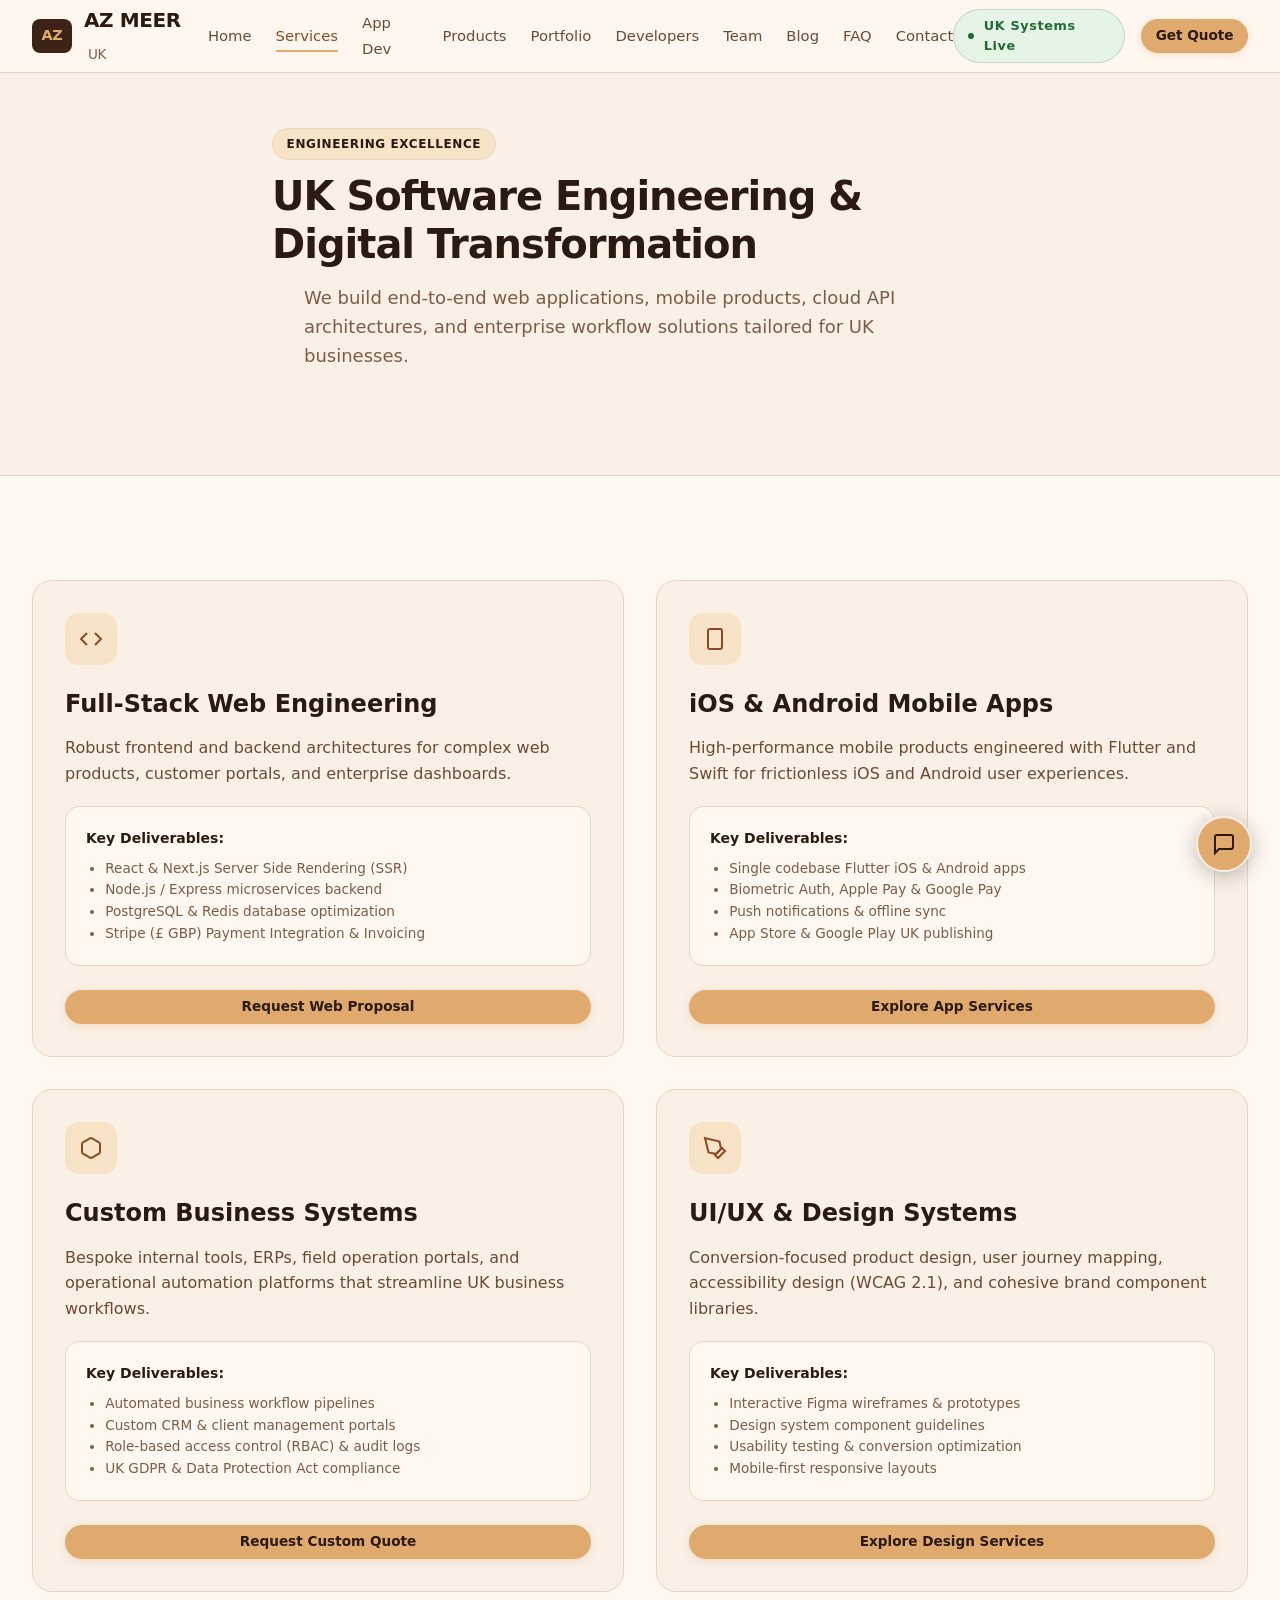
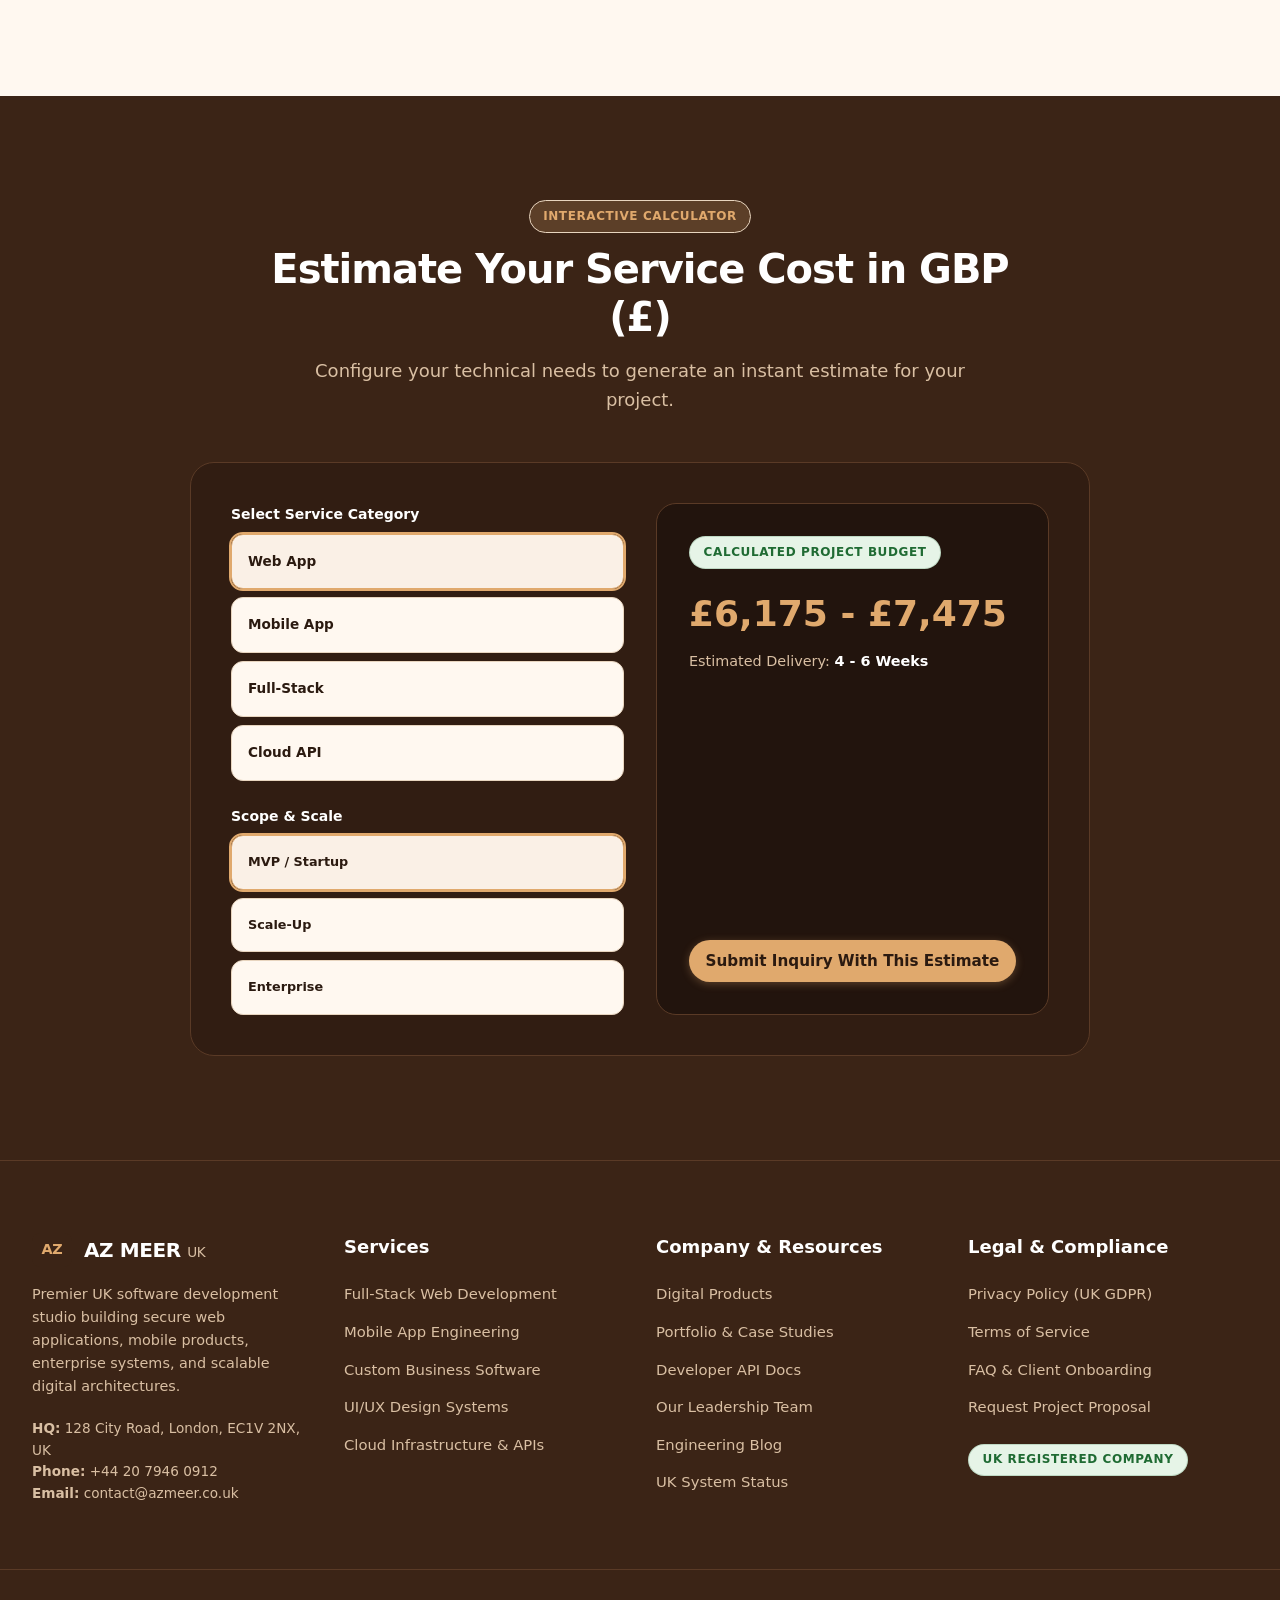
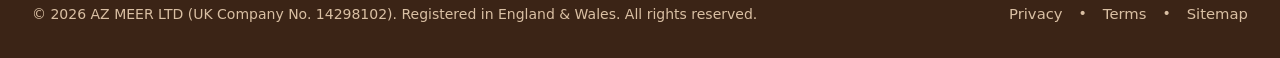
==== services.html @ b5633d1e "git upload" ====
<!DOCTYPE html>
<html lang="en-GB">
<head>
  <meta charset="UTF-8">
  <meta name="viewport" content="width=device-width, initial-scale=1.0">
  <title>Services & Solutions | AZ MEER LTD - Top UK Software Studio</title>
  <meta name="description" content="Explore custom software development services from AZ MEER LTD UK: Full-stack web engineering, iOS/Android mobile app development, custom enterprise software, and UI/UX design.">
  <meta name="keywords" content="AZ MEER software services, web application development UK, mobile app engineering London, custom business software, UI UX design systems UK">
  <meta name="author" content="AZ MEER LTD">
  <meta name="robots" content="index, follow">
  <meta name="theme-color" content="#17252d">
  <link rel="icon" type="image/svg+xml" href="favicon.svg">
  <link rel="canonical" href="https://azmeer.co.uk/services.html">

  <meta property="og:locale" content="en_GB">
  <meta property="og:type" content="website">
  <meta property="og:title" content="Software Development Services | AZ MEER LTD UK">
  <meta property="og:description" content="Custom web applications, cross-platform mobile apps, cloud APIs, and system modernization built for UK enterprises.">
  <meta property="og:url" content="https://azmeer.co.uk/services.html">
  <meta property="og:site_name" content="AZ MEER LTD UK">
  <meta property="og:image" content="https://azmeer.co.uk/favicon.svg">

  <link rel="stylesheet" href="css/style.css">

  <script type="application/ld+json">
  {
    "@context": "https://schema.org",
    "@type": "Service",
    "serviceType": "Software Engineering Services",
    "provider": {
      "@type": "SoftwareCompany",
      "name": "AZ MEER LTD",
      "url": "https://azmeer.co.uk/"
    },
    "areaServed": "United Kingdom",
    "hasOfferCatalog": {
      "@type": "OfferCatalog",
      "name": "AZ MEER UK Software Offerings",
      "itemListElement": [
        {
          "@type": "Offer",
          "itemOffered": {
            "@type": "Service",
            "name": "Full-Stack Web Application Engineering"
          }
        },
        {
          "@type": "Offer",
          "itemOffered": {
            "@type": "Service",
            "name": "Cross-Platform Mobile App Development"
          }
        },
        {
          "@type": "Offer",
          "itemOffered": {
            "@type": "Service",
            "name": "Custom Enterprise Business Software"
          }
        }
      ]
    }
  }
  </script>
</head>
<body>

  <!-- Header -->
  <header class="header">
    <div class="container nav-container">
      <a href="index.html" class="logo">
        <span class="logo-badge">AZ</span>
        <span>AZ MEER <span style="font-weight: 400; font-size: 0.85rem; color: var(--text-on-light-muted); margin-left: 0.25rem;">UK</span></span>
      </a>
      <ul class="nav-links">
        <li><a href="index.html" class="nav-link">Home</a></li>
        <li><a href="services.html" class="nav-link active">Services</a></li>
        <li><a href="app-developer.html" class="nav-link">App Dev</a></li>
        <li><a href="products.html" class="nav-link">Products</a></li>
        <li><a href="portfolio.html" class="nav-link">Portfolio</a></li>
        <li><a href="developers.html" class="nav-link">Developers</a></li>
        <li><a href="team.html" class="nav-link">Team</a></li>
        <li><a href="blog.html" class="nav-link">Blog</a></li>
        <li><a href="faq.html" class="nav-link">FAQ</a></li>
        <li><a href="contact.html" class="nav-link">Contact</a></li>
      </ul>
      <div class="nav-cta">
        <a href="status.html" class="badge badge-success" style="text-transform: none; font-size: 0.8rem; text-decoration: none;">
          <span style="display:inline-block; width:6px; height:6px; border-radius:50%; background-color:#1F6B33; margin-right:4px;"></span> UK Systems Live
        </a>
        <a href="contact.html" class="btn btn-primary btn-sm">Get Quote</a>
      </div>
      <button class="mobile-toggle" id="mobile-toggle-btn" aria-label="Toggle Navigation Menu">
        <svg width="24" height="24" viewBox="0 0 24 24" fill="none" stroke="currentColor" stroke-width="2"><path d="M4 6h16M4 12h16M4 18h16"/></svg>
      </button>
    </div>
    <div class="mobile-drawer" id="mobile-drawer">
      <a href="index.html" class="mobile-nav-link">Home</a>
      <a href="services.html" class="mobile-nav-link">Services</a>
      <a href="app-developer.html" class="mobile-nav-link">App Engineering</a>
      <a href="products.html" class="mobile-nav-link">Products</a>
      <a href="portfolio.html" class="mobile-nav-link">Portfolio Case Studies</a>
      <a href="developers.html" class="mobile-nav-link">Developer API Portal</a>
      <a href="team.html" class="mobile-nav-link">Our Engineering Team</a>
      <a href="blog.html" class="mobile-nav-link">Engineering Blog</a>
      <a href="faq.html" class="mobile-nav-link">FAQ</a>
      <a href="contact.html" class="mobile-nav-link">Contact UK Office</a>
      <a href="status.html" class="mobile-nav-link">System Operational Status</a>
      <div style="margin-top: 1rem;">
        <a href="contact.html" class="btn btn-primary" style="width: 100%;">Get Free UK Quote</a>
      </div>
    </div>
  </header>

  <main>
    <!-- Services Hero Section -->
    <section class="section" style="padding-top: 8rem; background: var(--surface-light); border-bottom: 1px solid var(--border-light);">
      <div class="container text-center" style="max-width: 800px;">
        <span class="badge section-eyebrow">Engineering Excellence</span>
        <h1 class="section-heading" style="font-size: 2.5rem;">UK Software Engineering & Digital Transformation</h1>
        <p class="section-subtitle" style="margin-left: auto; margin-right: auto;">
          We build end-to-end web applications, mobile products, cloud API architectures, and enterprise workflow solutions tailored for UK businesses.
        </p>
      </div>
    </section>

    <!-- Services Detailed Grid -->
    <section class="section">
      <div class="container">
        <div class="grid grid-cols-1 md:grid-cols-2 gap-8">
          <!-- Full Stack Web -->
          <div class="card">
            <div class="icon-box">
              <svg width="24" height="24" viewBox="0 0 24 24" fill="none" stroke="currentColor" stroke-width="2"><path d="M16 18l6-6-6-6M8 6l-6 6 6 6"/></svg>
            </div>
            <h3 style="font-size: 1.5rem; font-weight: 700; color: var(--text-on-light-heading); margin-bottom: 0.75rem;">Full-Stack Web Engineering</h3>
            <p style="color: var(--text-on-light-body); margin-bottom: 1.25rem;">
              Robust frontend and backend architectures for complex web products, customer portals, and enterprise dashboards.
            </p>
            <div style="background-color: var(--bg-page); border: 1px solid var(--border-light); border-radius: 0.875rem; padding: 1.25rem; margin-bottom: 1.5rem;">
              <h4 style="font-size: 0.875rem; font-weight: 700; color: var(--text-on-light-heading); margin-bottom: 0.5rem;">Key Deliverables:</h4>
              <ul style="font-size: 0.85rem; color: var(--text-on-light-muted); padding-left: 1.2rem;" class="flex flex-col gap-1">
                <li>React & Next.js Server Side Rendering (SSR)</li>
                <li>Node.js / Express microservices backend</li>
                <li>PostgreSQL & Redis database optimization</li>
                <li>Stripe (£ GBP) Payment Integration & Invoicing</li>
              </ul>
            </div>
            <a href="contact.html" class="btn btn-primary btn-sm" style="margin-top: auto;">Request Web Proposal</a>
          </div>

          <!-- Mobile App Dev -->
          <div class="card">
            <div class="icon-box">
              <svg width="24" height="24" viewBox="0 0 24 24" fill="none" stroke="currentColor" stroke-width="2"><rect x="5" y="2" width="14" height="20" rx="2" ry="2"/><line x1="12" y1="18" x2="12.01" y2="18"/></svg>
            </div>
            <h3 style="font-size: 1.5rem; font-weight: 700; color: var(--text-on-light-heading); margin-bottom: 0.75rem;">iOS & Android Mobile Apps</h3>
            <p style="color: var(--text-on-light-body); margin-bottom: 1.25rem;">
              High-performance mobile products engineered with Flutter and Swift for frictionless iOS and Android user experiences.
            </p>
            <div style="background-color: var(--bg-page); border: 1px solid var(--border-light); border-radius: 0.875rem; padding: 1.25rem; margin-bottom: 1.5rem;">
              <h4 style="font-size: 0.875rem; font-weight: 700; color: var(--text-on-light-heading); margin-bottom: 0.5rem;">Key Deliverables:</h4>
              <ul style="font-size: 0.85rem; color: var(--text-on-light-muted); padding-left: 1.2rem;" class="flex flex-col gap-1">
                <li>Single codebase Flutter iOS & Android apps</li>
                <li>Biometric Auth, Apple Pay & Google Pay</li>
                <li>Push notifications & offline sync</li>
                <li>App Store & Google Play UK publishing</li>
              </ul>
            </div>
            <a href="app-developer.html" class="btn btn-primary btn-sm" style="margin-top: auto;">Explore App Services</a>
          </div>

          <!-- Custom Enterprise Software -->
          <div class="card">
            <div class="icon-box">
              <svg width="24" height="24" viewBox="0 0 24 24" fill="none" stroke="currentColor" stroke-width="2"><path d="M21 16V8a2 2 0 0 0-1-1.73l-7-4a2 2 0 0 0-2 0l-7 4A2 2 0 0 0 3 8v8a2 2 0 0 0 1 1.73l7 4a2 2 0 0 0 2 0l7-4A2 2 0 0 0 21 16z"/></svg>
            </div>
            <h3 style="font-size: 1.5rem; font-weight: 700; color: var(--text-on-light-heading); margin-bottom: 0.75rem;">Custom Business Systems</h3>
            <p style="color: var(--text-on-light-body); margin-bottom: 1.25rem;">
              Bespoke internal tools, ERPs, field operation portals, and operational automation platforms that streamline UK business workflows.
            </p>
            <div style="background-color: var(--bg-page); border: 1px solid var(--border-light); border-radius: 0.875rem; padding: 1.25rem; margin-bottom: 1.5rem;">
              <h4 style="font-size: 0.875rem; font-weight: 700; color: var(--text-on-light-heading); margin-bottom: 0.5rem;">Key Deliverables:</h4>
              <ul style="font-size: 0.85rem; color: var(--text-on-light-muted); padding-left: 1.2rem;" class="flex flex-col gap-1">
                <li>Automated business workflow pipelines</li>
                <li>Custom CRM & client management portals</li>
                <li>Role-based access control (RBAC) & audit logs</li>
                <li>UK GDPR & Data Protection Act compliance</li>
              </ul>
            </div>
            <a href="contact.html" class="btn btn-primary btn-sm" style="margin-top: auto;">Request Custom Quote</a>
          </div>

          <!-- UI/UX Product Design -->
          <div class="card">
            <div class="icon-box">
              <svg width="24" height="24" viewBox="0 0 24 24" fill="none" stroke="currentColor" stroke-width="2"><path d="M12 19l7-7 3 3-7 7-3-3z"/><path d="M18 13l-1.5-7.5L2 2l3.5 14.5L13 18l5-5z"/></svg>
            </div>
            <h3 style="font-size: 1.5rem; font-weight: 700; color: var(--text-on-light-heading); margin-bottom: 0.75rem;">UI/UX & Design Systems</h3>
            <p style="color: var(--text-on-light-body); margin-bottom: 1.25rem;">
              Conversion-focused product design, user journey mapping, accessibility design (WCAG 2.1), and cohesive brand component libraries.
            </p>
            <div style="background-color: var(--bg-page); border: 1px solid var(--border-light); border-radius: 0.875rem; padding: 1.25rem; margin-bottom: 1.5rem;">
              <h4 style="font-size: 0.875rem; font-weight: 700; color: var(--text-on-light-heading); margin-bottom: 0.5rem;">Key Deliverables:</h4>
              <ul style="font-size: 0.85rem; color: var(--text-on-light-muted); padding-left: 1.2rem;" class="flex flex-col gap-1">
                <li>Interactive Figma wireframes & prototypes</li>
                <li>Design system component guidelines</li>
                <li>Usability testing & conversion optimization</li>
                <li>Mobile-first responsive layouts</li>
              </ul>
            </div>
            <a href="contact.html" class="btn btn-primary btn-sm" style="margin-top: auto;">Explore Design Services</a>
          </div>
        </div>
      </div>
    </section>

    <!-- Interactive Calculator -->
    <section class="section section-dark">
      <div class="container">
        <div class="section-title center">
          <span class="badge section-eyebrow" style="background-color: rgba(224,169,109,0.2); color: var(--accent);">Interactive Calculator</span>
          <h2 class="section-heading">Estimate Your Service Cost in GBP (£)</h2>
          <p class="section-subtitle">
            Configure your technical needs to generate an instant estimate for your project.
          </p>
        </div>

        <div class="card card-dark" style="max-width: 900px; margin: 0 auto; border-radius: 1.5rem; padding: 2.5rem;" id="quote-calculator">
          <div class="grid grid-cols-1 md:grid-cols-2 gap-8">
            <div class="flex flex-col gap-6">
              <div>
                <label class="form-label" style="color: var(--text-on-dark-heading);">Select Service Category</label>
                <div class="grid grid-cols-2 gap-2">
                  <div class="calc-option-card selected" data-calc-service="web">
                    <span style="font-weight: 600; font-size: 0.85rem; color: var(--text-on-light-heading);">Web App</span>
                  </div>
                  <div class="calc-option-card" data-calc-service="mobile">
                    <span style="font-weight: 600; font-size: 0.85rem; color: var(--text-on-light-heading);">Mobile App</span>
                  </div>
                  <div class="calc-option-card" data-calc-service="fullstack">
                    <span style="font-weight: 600; font-size: 0.85rem; color: var(--text-on-light-heading);">Full-Stack</span>
                  </div>
                  <div class="calc-option-card" data-calc-service="cloud">
                    <span style="font-weight: 600; font-size: 0.85rem; color: var(--text-on-light-heading);">Cloud API</span>
                  </div>
                </div>
              </div>

              <div>
                <label class="form-label" style="color: var(--text-on-dark-heading);">Scope & Scale</label>
                <div class="grid grid-cols-3 gap-2">
                  <div class="calc-option-card selected" data-calc-scope="mvp">
                    <span style="font-weight: 600; font-size: 0.8rem; color: var(--text-on-light-heading);">MVP / Startup</span>
                  </div>
                  <div class="calc-option-card" data-calc-scope="mid">
                    <span style="font-weight: 600; font-size: 0.8rem; color: var(--text-on-light-heading);">Scale-Up</span>
                  </div>
                  <div class="calc-option-card" data-calc-scope="enterprise">
                    <span style="font-weight: 600; font-size: 0.8rem; color: var(--text-on-light-heading);">Enterprise</span>
                  </div>
                </div>
              </div>
            </div>

            <div style="background: rgba(0,0,0,0.3); border: 1px solid var(--border-dark); border-radius: 1.25rem; padding: 2rem;" class="flex flex-col justify-between">
              <div>
                <div class="badge badge-success" style="margin-bottom: 1rem;">Calculated Project Budget</div>
                <div style="font-size: 2.25rem; font-weight: 900; color: var(--accent); margin-bottom: 0.5rem;" id="calc-estimate-price">
                  £4,500 - £5,400
                </div>
                <div style="font-size: 0.9rem; color: var(--text-on-dark-muted); margin-bottom: 1.5rem;">
                  Estimated Delivery: <strong style="color: var(--text-on-dark-heading);" id="calc-estimate-time">4 - 6 Weeks</strong>
                </div>
              </div>
              <button class="btn btn-primary" id="calc-request-btn" style="width: 100%;">
                Submit Inquiry With This Estimate
              </button>
            </div>
          </div>
        </div>
      </div>
    </section>
  </main>

  <!-- Footer -->
  <footer class="footer">
    <div class="container grid grid-cols-1 md:grid-cols-4 gap-8">
      <div>
        <div class="logo" style="color: var(--text-on-dark-heading); margin-bottom: 1rem;">
          <span class="logo-badge">AZ</span>
          <span>AZ MEER <span style="font-weight: 400; font-size: 0.85rem; color: var(--text-on-dark-muted);">UK</span></span>
        </div>
        <p style="font-size: 0.9rem; color: var(--text-on-dark-muted); margin-bottom: 1.25rem; line-height: 1.6;">
          Premier UK software development studio building secure web applications, mobile products, enterprise systems, and scalable digital architectures.
        </p>
        <div style="font-size: 0.85rem; color: var(--text-on-dark-muted);">
          <p><strong>HQ:</strong> 128 City Road, London, EC1V 2NX, UK</p>
          <p><strong>Phone:</strong> +44 20 7946 0912</p>
          <p><strong>Email:</strong> contact@azmeer.co.uk</p>
        </div>
      </div>
      <div>
        <h4 class="footer-heading">Services</h4>
        <ul class="footer-links">
          <li><a href="services.html" class="footer-link">Full-Stack Web Development</a></li>
          <li><a href="app-developer.html" class="footer-link">Mobile App Engineering</a></li>
          <li><a href="services.html" class="footer-link">Custom Business Software</a></li>
          <li><a href="services.html" class="footer-link">UI/UX Design Systems</a></li>
          <li><a href="services.html" class="footer-link">Cloud Infrastructure & APIs</a></li>
        </ul>
      </div>
      <div>
        <h4 class="footer-heading">Company & Resources</h4>
        <ul class="footer-links">
          <li><a href="products.html" class="footer-link">Digital Products</a></li>
          <li><a href="portfolio.html" class="footer-link">Portfolio & Case Studies</a></li>
          <li><a href="developers.html" class="footer-link">Developer API Docs</a></li>
          <li><a href="team.html" class="footer-link">Our Leadership Team</a></li>
          <li><a href="blog.html" class="footer-link">Engineering Blog</a></li>
          <li><a href="status.html" class="footer-link">UK System Status</a></li>
        </ul>
      </div>
      <div>
        <h4 class="footer-heading">Legal & Compliance</h4>
        <ul class="footer-links">
          <li><a href="privacy-policy.html" class="footer-link">Privacy Policy (UK GDPR)</a></li>
          <li><a href="terms.html" class="footer-link">Terms of Service</a></li>
          <li><a href="faq.html" class="footer-link">FAQ & Client Onboarding</a></li>
          <li><a href="contact.html" class="footer-link">Request Project Proposal</a></li>
        </ul>
        <div style="margin-top: 1.5rem;">
          <span class="badge badge-success">UK Registered Company</span>
        </div>
      </div>
    </div>
    <div class="container footer-bottom">
      <p>© 2026 AZ MEER LTD (UK Company No. 14298102). Registered in England & Wales. All rights reserved.</p>
      <div class="flex gap-4">
        <a href="privacy-policy.html" class="footer-link">Privacy</a>
        <span>•</span>
        <a href="terms.html" class="footer-link">Terms</a>
        <span>•</span>
        <a href="sitemap.xml" class="footer-link">Sitemap</a>
      </div>
    </div>
  </footer>

  <!-- Floating Chatbot & Modal -->
  <button class="chatbot-trigger" id="chatbot-trigger-btn" aria-label="Open AI Assistant">
    <svg width="24" height="24" viewBox="0 0 24 24" fill="none" stroke="currentColor" stroke-width="2"><path d="M21 15a2 2 0 0 1-2 2H7l-4 4V5a2 2 0 0 1 2-2h14a2 2 0 0 1 2 2z"/></svg>
  </button>

  <div class="chatbot-modal" id="chatbot-modal">
    <div class="chatbot-header">
      <div class="flex items-center gap-2">
        <span style="width: 10px; height: 10px; background-color: #25D366; border-radius: 50%;"></span>
        <strong>AZ MEER AI Assistant</strong>
      </div>
      <button id="chatbot-close-btn" style="color: #fff; font-size: 1.25rem;">&times;</button>
    </div>
    <div class="chatbot-messages" id="chatbot-messages">
      <div class="chat-bubble bot">
        Hello! I am your <strong>AZ MEER UK</strong> AI Assistant. How can I help you build your next web or mobile software product?
      </div>
    </div>
    <form id="chatbot-form" class="chatbot-input-area">
      <input type="text" id="chatbot-input" class="form-input" style="padding: 0.5rem 0.75rem; font-size: 0.875rem;" placeholder="Ask about services, tech stack, or quotes..." required>
      <button type="submit" class="btn btn-primary btn-sm">Send</button>
    </form>
  </div>

  <div class="modal-overlay" id="thank-you-modal">
    <div class="modal-box text-center" style="max-width: 450px;">
      <div class="icon-box" style="margin: 0 auto 1.25rem auto; background-color: var(--success-bg); color: var(--success-text);">
        <svg width="28" height="28" viewBox="0 0 24 24" fill="none" stroke="currentColor" stroke-width="2.5"><path d="M20 6L9 17l-5-5"/></svg>
      </div>
      <h3 style="font-size: 1.5rem; font-weight: 800; color: var(--text-on-light-heading); margin-bottom: 0.5rem;">Inquiry Received!</h3>
      <p style="color: var(--text-on-light-muted); font-size: 0.95rem; margin-bottom: 1.5rem;">
        Thank you for reaching out to <strong>AZ MEER LTD UK</strong>. Our London software engineering team will review your proposal and respond within 2 UK business hours.
      </p>
      <button class="btn btn-primary modal-close" style="width: 100%;">Close & Continue</button>
    </div>
  </div>

  <script src="js/main.js"></script>
  <script src="js/calculator.js"></script>
  <script src="js/chatbot.js"></script>

</body>
</html>
---- css/style.css ----
/* ==========================================================================
   AZ MEER LTD (UK) - Custom CSS Design System
   Exact visual match for azmeer.tech with UK Software Engineering Adaptation
   ========================================================================== */

:root {
  --bg-page: #FFF8F0;
  --surface-light: #FAF0E6;
  --surface-light-hover: #F5E6D3;
  --surface-dark: #3B2416;
  --surface-darker: #2B1A10;
  --text-on-dark-heading: #FFFFFF;
  --text-on-dark-body: #F1DFC9;
  --text-on-dark-muted: #D9BFA3;
  --text-on-light-heading: #2B1A10;
  --text-on-light-body: #6B4A35;
  --text-on-light-muted: #7D5C47;
  --link-on-light: #8A4B1F;
  --link-on-light-hover: #6B3A15;
  --accent: #E0A96D;
  --accent-hover: #C98A45;
  --accent-soft: #F6E3C8;
  --on-accent: #2B1A10;
  --border-light: #E8D5BF;
  --border-dark: #5A3A26;
  --focus-ring: #E0A96D;
  --success-bg: #E6F4E7;
  --success-text: #1F6B33;
  --warning-bg: #FDEBD3;
  --warning-text: #9A4B00;
  --danger-bg: #FDECEC;
  --danger-text: #9B1C1C;
  --badge-get-bg: #E6F4E7;
  --badge-get-text: #1F6B33;
  --badge-post-bg: #FDEBD3;
  --badge-post-text: #9A4B00;
  --shadow-card: 0 4px 14px rgba(43, 26, 16, 0.08);
  --shadow-hover: 0 10px 25px rgba(43, 26, 16, 0.16);
  --shadow-dark: 0 10px 30px rgba(0, 0, 0, 0.3);
}

/* Base Reset & Typography */
*, *::before, *::after {
  box-sizing: border-box;
  margin: 0;
  padding: 0;
}

html {
  scroll-behavior: smooth;
  font-family: 'Inter', system-ui, -apple-system, BlinkMacSystemFont, "Segoe UI", Roboto, Oxygen, Ubuntu, Cantarell, sans-serif;
  line-height: 1.6;
  color: var(--text-on-light-body);
  background-color: var(--bg-page);
  -webkit-font-smoothing: antialiased;
  -moz-osx-font-smoothing: grayscale;
}

body {
  min-height: 100vh;
  display: flex;
  flex-direction: column;
}

main {
  flex: 1;
}

a {
  color: inherit;
  text-decoration: none;
  transition: color 0.2s ease, border-color 0.2s ease;
}

button, input, select, textarea {
  font-family: inherit;
  font-size: inherit;
  color: inherit;
}

button {
  cursor: pointer;
  border: none;
  background: none;
}

img, svg {
  display: block;
  max-width: 100%;
}

/* Layout Containers */
.container {
  width: 100%;
  max-width: 1280px;
  margin-left: auto;
  margin-right: auto;
  padding-left: 1.25rem;
  padding-right: 1.25rem;
}

@media (min-width: 640px) { .container { padding-left: 1.5rem; padding-right: 1.5rem; } }
@media (min-width: 1024px) { .container { padding-left: 2rem; padding-right: 2rem; } }

/* Grid & Flex Helpers */
.grid { display: grid; }
.flex { display: flex; }
.items-center { align-items: center; }
.justify-between { justify-content: space-between; }
.justify-center { justify-content: center; }
.flex-col { flex-direction: column; }
.flex-wrap { flex-wrap: wrap; }
.gap-2 { gap: 0.5rem; }
.gap-3 { gap: 0.75rem; }
.gap-4 { gap: 1rem; }
.gap-6 { gap: 1.5rem; }
.gap-8 { gap: 2rem; }
.gap-12 { gap: 3rem; }

.grid-cols-1 { grid-template-columns: repeat(1, minmax(0, 1fr)); }
@media (min-width: 640px) { .sm\:grid-cols-2 { grid-template-columns: repeat(2, minmax(0, 1fr)); } }
@media (min-width: 768px) {
  .md\:grid-cols-2 { grid-template-columns: repeat(2, minmax(0, 1fr)); }
  .md\:grid-cols-3 { grid-template-columns: repeat(3, minmax(0, 1fr)); }
  .md\:grid-cols-4 { grid-template-columns: repeat(4, minmax(0, 1fr)); }
}
@media (min-width: 1024px) {
  .lg\:grid-cols-3 { grid-template-columns: repeat(3, minmax(0, 1fr)); }
  .lg\:grid-cols-4 { grid-template-columns: repeat(4, minmax(0, 1fr)); }
}

/* Header & Navigation */
.header {
  position: fixed;
  top: 0;
  left: 0;
  right: 0;
  z-index: 50;
  background-color: rgba(255, 248, 240, 0.92);
  backdrop-filter: blur(12px);
  -webkit-backdrop-filter: blur(12px);
  border-bottom: 1px solid var(--border-light);
  transition: all 0.3s ease;
}

.header.scrolled {
  box-shadow: var(--shadow-card);
  background-color: rgba(255, 248, 240, 0.98);
}

.nav-container {
  display: flex;
  align-items: center;
  justify-content: space-between;
  height: 4.5rem;
}

.logo {
  display: flex;
  align-items: center;
  gap: 0.75rem;
  font-size: 1.25rem;
  font-weight: 800;
  color: var(--text-on-light-heading);
  letter-spacing: -0.02em;
}

.logo-badge {
  background: var(--surface-dark);
  color: var(--accent);
  padding: 0.35rem 0.6rem;
  border-radius: 0.5rem;
  font-size: 0.9rem;
  font-weight: 800;
}

.nav-links {
  display: none;
  align-items: center;
  gap: 1.5rem;
  list-style: none;
}

@media (min-width: 1024px) {
  .nav-links { display: flex; }
}

.nav-link {
  font-size: 0.925rem;
  font-weight: 500;
  color: var(--text-on-light-body);
  position: relative;
  padding: 0.5rem 0;
}

.nav-link:hover, .nav-link.active {
  color: var(--link-on-light);
}

.nav-link.active::after {
  content: '';
  position: absolute;
  bottom: 0;
  left: 0;
  right: 0;
  height: 2px;
  background-color: var(--accent);
  border-radius: 2px;
}

.nav-cta {
  display: none;
  align-items: center;
  gap: 1rem;
}

@media (min-width: 640px) {
  .nav-cta { display: flex; }
}

/* Mobile Menu Toggle */
.mobile-toggle {
  display: flex;
  padding: 0.5rem;
  color: var(--text-on-light-heading);
  border-radius: 0.375rem;
}

@media (min-width: 1024px) {
  .mobile-toggle { display: none; }
}

.mobile-drawer {
  position: fixed;
  top: 4.5rem;
  left: 0;
  right: 0;
  bottom: 0;
  background-color: var(--bg-page);
  z-index: 49;
  padding: 1.5rem;
  display: flex;
  flex-direction: column;
  gap: 1.25rem;
  transform: translateX(100%);
  transition: transform 0.3s ease-in-out;
  overflow-y: auto;
  border-top: 1px solid var(--border-light);
}

.mobile-drawer.open {
  transform: translateX(0);
}

.mobile-nav-link {
  font-size: 1.125rem;
  font-weight: 600;
  padding: 0.75rem 0;
  border-bottom: 1px solid var(--border-light);
  color: var(--text-on-light-heading);
}

/* Buttons & Badges */
.btn {
  display: inline-flex;
  align-items: center;
  justify-content: center;
  gap: 0.5rem;
  padding: 0.75rem 1.5rem;
  font-size: 0.95rem;
  font-weight: 600;
  border-radius: 9999px;
  transition: all 0.2s ease;
  white-space: nowrap;
}

.btn-primary {
  background-color: var(--accent);
  color: var(--on-accent);
  box-shadow: 0 2px 8px rgba(224, 169, 109, 0.3);
}

.btn-primary:hover {
  background-color: var(--accent-hover);
  transform: translateY(-1px);
  box-shadow: 0 4px 12px rgba(201, 138, 69, 0.4);
}

.btn-secondary {
  background-color: var(--surface-light);
  color: var(--text-on-light-heading);
  border: 1px solid var(--border-light);
}

.btn-secondary:hover {
  background-color: var(--surface-light-hover);
  border-color: var(--accent);
  transform: translateY(-1px);
}

.btn-dark {
  background-color: var(--surface-dark);
  color: var(--text-on-dark-heading);
  border: 1px solid var(--border-dark);
}

.btn-dark:hover {
  background-color: var(--surface-darker);
  border-color: var(--accent);
}

.btn-sm {
  padding: 0.4rem 0.9rem;
  font-size: 0.85rem;
}

.badge {
  display: inline-flex;
  align-items: center;
  gap: 0.375rem;
  padding: 0.35rem 0.85rem;
  border-radius: 9999px;
  font-size: 0.75rem;
  font-weight: 700;
  text-transform: uppercase;
  letter-spacing: 0.05em;
  background-color: var(--accent-soft);
  color: var(--text-on-light-heading);
  border: 1px solid var(--border-light);
}

.badge-success {
  background-color: var(--success-bg);
  color: var(--success-text);
  border-color: rgba(31, 107, 51, 0.2);
}

/* Sections & Typography */
.section {
  padding-top: 5rem;
  padding-bottom: 5rem;
}

@media (min-width: 768px) {
  .section {
    padding-top: 6.5rem;
    padding-bottom: 6.5rem;
  }
}

.section-title {
  margin-bottom: 3rem;
}

.section-title.center {
  text-align: center;
  max-width: 48rem;
  margin-left: auto;
  margin-right: auto;
}

.section-eyebrow {
  display: inline-block;
  margin-bottom: 0.75rem;
}

.section-heading {
  font-size: 2rem;
  font-weight: 800;
  line-height: 1.2;
  color: var(--text-on-light-heading);
  letter-spacing: -0.025em;
  margin-bottom: 1rem;
}

@media (min-width: 768px) {
  .section-heading { font-size: 2.5rem; }
}

.section-subtitle {
  font-size: 1.125rem;
  color: var(--text-on-light-muted);
  max-width: 42rem;
  line-height: 1.6;
}

.section-title.center .section-subtitle {
  margin-left: auto;
  margin-right: auto;
}

/* Dark Section Styling */
.section-dark {
  background-color: var(--surface-dark);
  color: var(--text-on-dark-body);
}

.section-dark .section-heading {
  color: var(--text-on-dark-heading);
}

.section-dark .section-subtitle {
  color: var(--text-on-dark-muted);
}

/* Cards & Components */
.card {
  background-color: var(--surface-light);
  border: 1px solid var(--border-light);
  border-radius: 1.25rem;
  padding: 2rem;
  transition: all 0.3s ease;
  display: flex;
  flex-direction: column;
}

.card:hover {
  transform: translateY(-4px);
  box-shadow: var(--shadow-hover);
  border-color: var(--accent);
}

.card-dark {
  background-color: rgba(43, 26, 16, 0.6);
  border: 1px solid var(--border-dark);
  color: var(--text-on-dark-body);
}

.card-dark:hover {
  border-color: var(--accent);
  background-color: rgba(43, 26, 16, 0.85);
}

.icon-box {
  width: 3.25rem;
  height: 3.25rem;
  border-radius: 0.875rem;
  background-color: var(--accent-soft);
  color: var(--link-on-light);
  display: flex;
  align-items: center;
  justify-content: center;
  margin-bottom: 1.25rem;
  font-size: 1.5rem;
}

.icon-box-dark {
  background-color: rgba(224, 169, 109, 0.15);
  color: var(--accent);
}

/* Form Controls */
.form-group {
  margin-bottom: 1.25rem;
}

.form-label {
  display: block;
  font-size: 0.875rem;
  font-weight: 600;
  margin-bottom: 0.5rem;
  color: var(--text-on-light-heading);
}

.form-input, .form-select, .form-textarea {
  width: 100%;
  padding: 0.75rem 1rem;
  border-radius: 0.75rem;
  border: 1px solid var(--border-light);
  background-color: var(--bg-page);
  color: var(--text-on-light-heading);
  outline: none;
  transition: border-color 0.2s ease, box-shadow 0.2s ease;
}

.form-input:focus, .form-select:focus, .form-textarea:focus {
  border-color: var(--accent);
  box-shadow: 0 0 0 3px rgba(224, 169, 109, 0.25);
}

/* Tabs & Filter Pill Buttons */
.tab-pill {
  padding: 0.5rem 1.25rem;
  border-radius: 9999px;
  font-size: 0.875rem;
  font-weight: 600;
  color: var(--text-on-light-muted);
  background-color: var(--surface-light);
  border: 1px solid var(--border-light);
  transition: all 0.2s ease;
  cursor: pointer;
}

.tab-pill:hover, .tab-pill.active {
  color: var(--on-accent);
  background-color: var(--accent);
  border-color: var(--accent);
}

/* Footer Styling */
.footer {
  background-color: var(--surface-dark);
  color: var(--text-on-dark-body);
  border-top: 1px solid var(--border-dark);
  padding-top: 4.5rem;
  padding-bottom: 2rem;
}

.footer-heading {
  color: var(--text-on-dark-heading);
  font-size: 1.125rem;
  font-weight: 700;
  margin-bottom: 1.25rem;
}

.footer-links {
  list-style: none;
  display: flex;
  flex-direction: column;
  gap: 0.75rem;
}

.footer-link {
  color: var(--text-on-dark-muted);
  font-size: 0.925rem;
}

.footer-link:hover {
  color: var(--accent);
}

.footer-bottom {
  margin-top: 4rem;
  padding-top: 2rem;
  border-top: 1px solid var(--border-dark);
  display: flex;
  flex-direction: column;
  gap: 1rem;
  align-items: center;
  justify-content: space-between;
  color: var(--text-on-dark-muted);
  font-size: 0.875rem;
}

@media (min-width: 768px) {
  .footer-bottom { flex-direction: row; }
}

/* Floating AI Chatbot Widget */
.chatbot-trigger {
  position: fixed;
  bottom: 1.75rem;
  right: 1.75rem;
  z-index: 100;
  width: 3.5rem;
  height: 3.5rem;
  border-radius: 9999px;
  background-color: var(--accent);
  color: var(--on-accent);
  display: flex;
  align-items: center;
  justify-content: center;
  box-shadow: 0 4px 20px rgba(0, 0, 0, 0.25);
  transition: transform 0.2s ease, background-color 0.2s ease;
  border: 2px solid var(--surface-light);
}

.chatbot-trigger:hover {
  transform: scale(1.08);
  background-color: var(--accent-hover);
}

.chatbot-modal {
  position: fixed;
  bottom: 6rem;
  right: 1.75rem;
  z-index: 101;
  width: calc(100vw - 3.5rem);
  max-width: 400px;
  height: 520px;
  background-color: var(--bg-page);
  border: 1px solid var(--border-light);
  border-radius: 1.5rem;
  box-shadow: var(--shadow-dark);
  display: none;
  flex-direction: column;
  overflow: hidden;
}

.chatbot-modal.open {
  display: flex;
  animation: slideUp 0.3s cubic-bezier(0.16, 1, 0.3, 1);
}

@keyframes slideUp {
  from { opacity: 0; transform: translateY(20px); }
  to { opacity: 1; transform: translateY(0); }
}

.chatbot-header {
  background-color: var(--surface-dark);
  color: var(--text-on-dark-heading);
  padding: 1rem 1.25rem;
  display: flex;
  align-items: center;
  justify-content: space-between;
  border-bottom: 1px solid var(--border-dark);
}

.chatbot-messages {
  flex: 1;
  padding: 1rem;
  overflow-y: auto;
  display: flex;
  flex-direction: column;
  gap: 0.75rem;
}

.chat-bubble {
  max-width: 85%;
  padding: 0.75rem 1rem;
  border-radius: 1rem;
  font-size: 0.875rem;
  line-height: 1.5;
}

.chat-bubble.bot {
  background-color: var(--surface-light);
  border: 1px solid var(--border-light);
  color: var(--text-on-light-heading);
  align-self: flex-start;
  border-bottom-left-radius: 0.25rem;
}

.chat-bubble.user {
  background-color: var(--surface-dark);
  color: var(--text-on-dark-heading);
  align-self: flex-end;
  border-bottom-right-radius: 0.25rem;
}

.chatbot-input-area {
  padding: 0.75rem;
  border-top: 1px solid var(--border-light);
  background-color: var(--surface-light);
  display: flex;
  gap: 0.5rem;
}

/* Interactive Calculator Component */
.calc-option-card {
  padding: 1rem;
  border-radius: 0.75rem;
  border: 1px solid var(--border-light);
  background-color: var(--bg-page);
  cursor: pointer;
  transition: all 0.2s ease;
  display: flex;
  align-items: center;
  gap: 0.75rem;
}

.calc-option-card:hover, .calc-option-card.selected {
  border-color: var(--accent);
  background-color: var(--surface-light);
}

.calc-option-card.selected {
  outline: 2px solid var(--accent);
}

/* API Tester Syntax & Box */
.api-tester-container {
  background-color: #1e140d;
  border: 1px solid var(--border-dark);
  border-radius: 1rem;
  overflow: hidden;
  color: #f8f8f2;
}

.api-tester-header {
  background-color: #2b1a10;
  padding: 0.75rem 1.25rem;
  display: flex;
  align-items: center;
  justify-content: space-between;
  border-bottom: 1px solid var(--border-dark);
}

.api-code-block {
  padding: 1.25rem;
  font-family: 'Consolas', 'Monaco', 'Courier New', monospace;
  font-size: 0.875rem;
  line-height: 1.6;
  overflow-x: auto;
  color: #e0a96d;
}

/* Modal Overlay */
.modal-overlay {
  position: fixed;
  inset: 0;
  z-index: 99;
  background-color: rgba(0, 0, 0, 0.6);
  backdrop-filter: blur(4px);
  display: none;
  align-items: center;
  justify-content: center;
  padding: 1rem;
}

.modal-overlay.open {
  display: flex;
}

.modal-box {
  background-color: var(--bg-page);
  border: 1px solid var(--border-light);
  border-radius: 1.5rem;
  padding: 2rem;
  max-width: 600px;
  width: 100%;
  box-shadow: var(--shadow-dark);
  max-height: 90vh;
  overflow-y: auto;
}
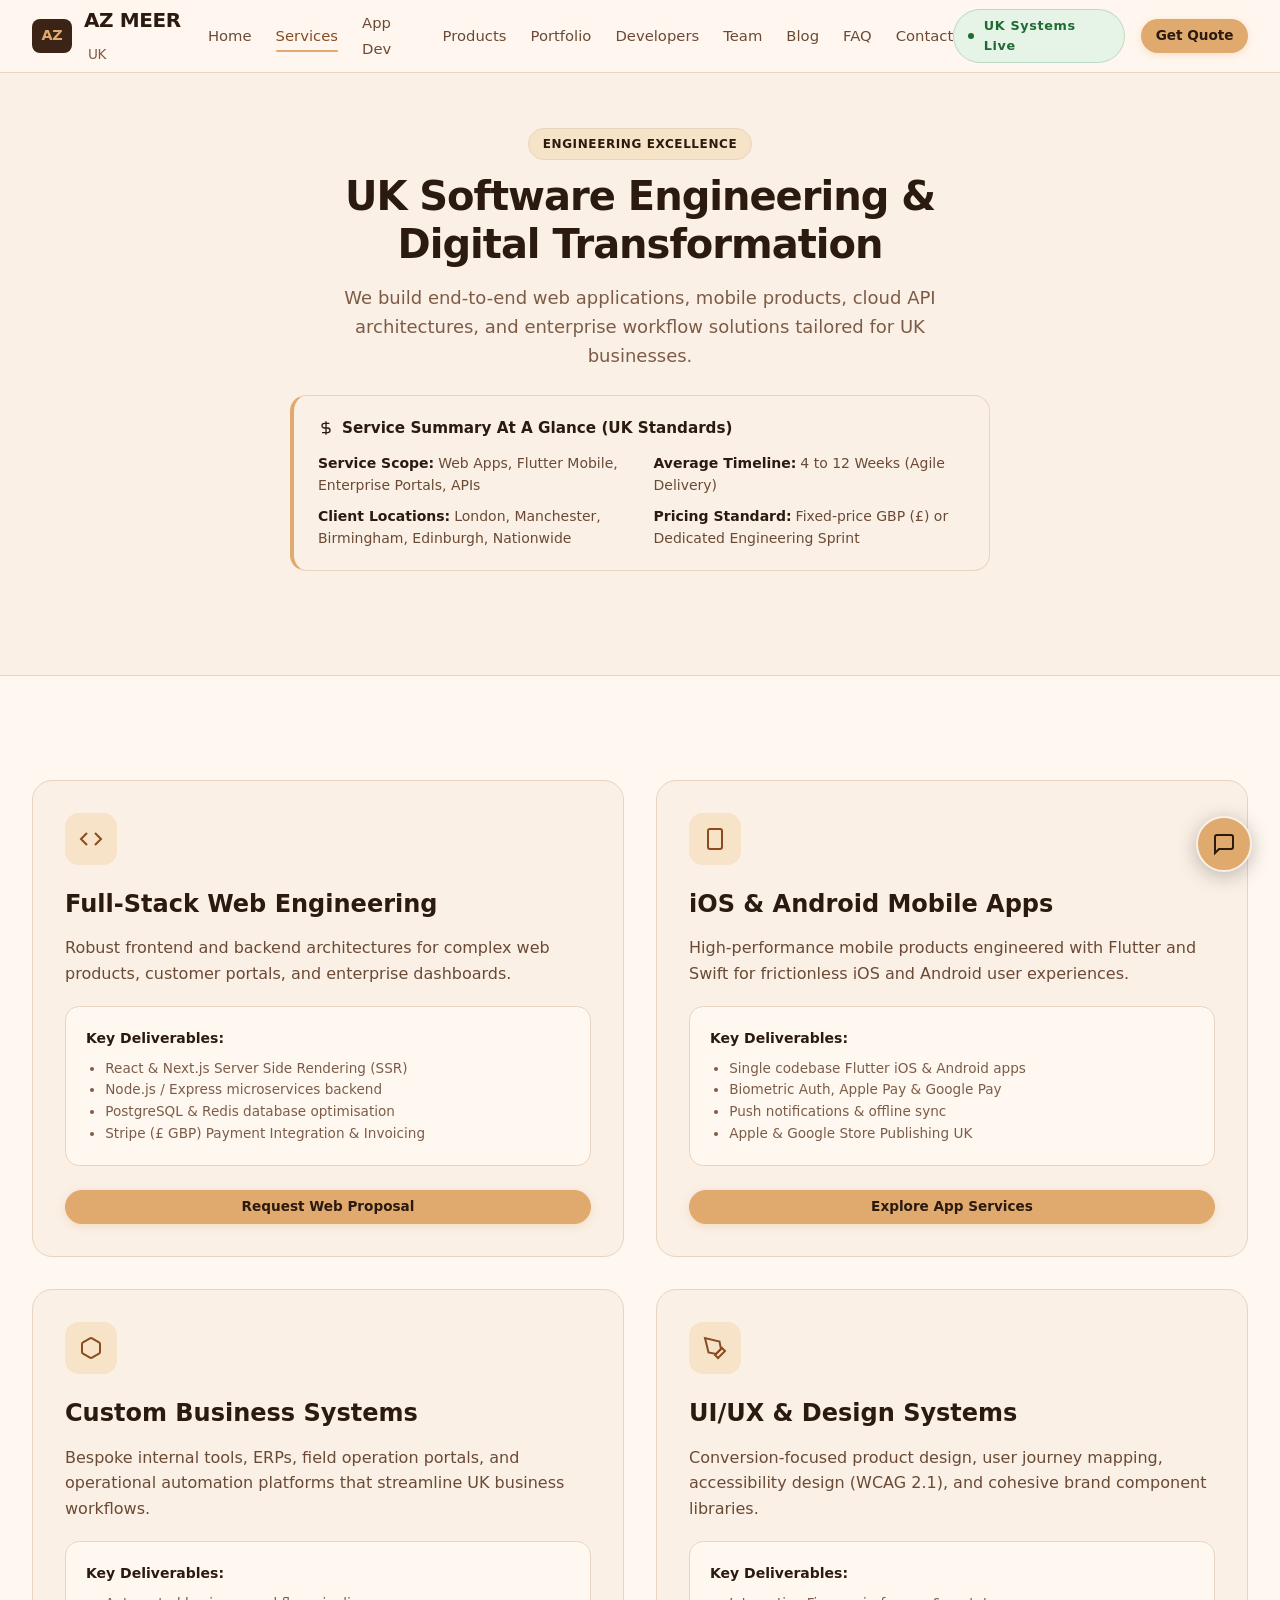
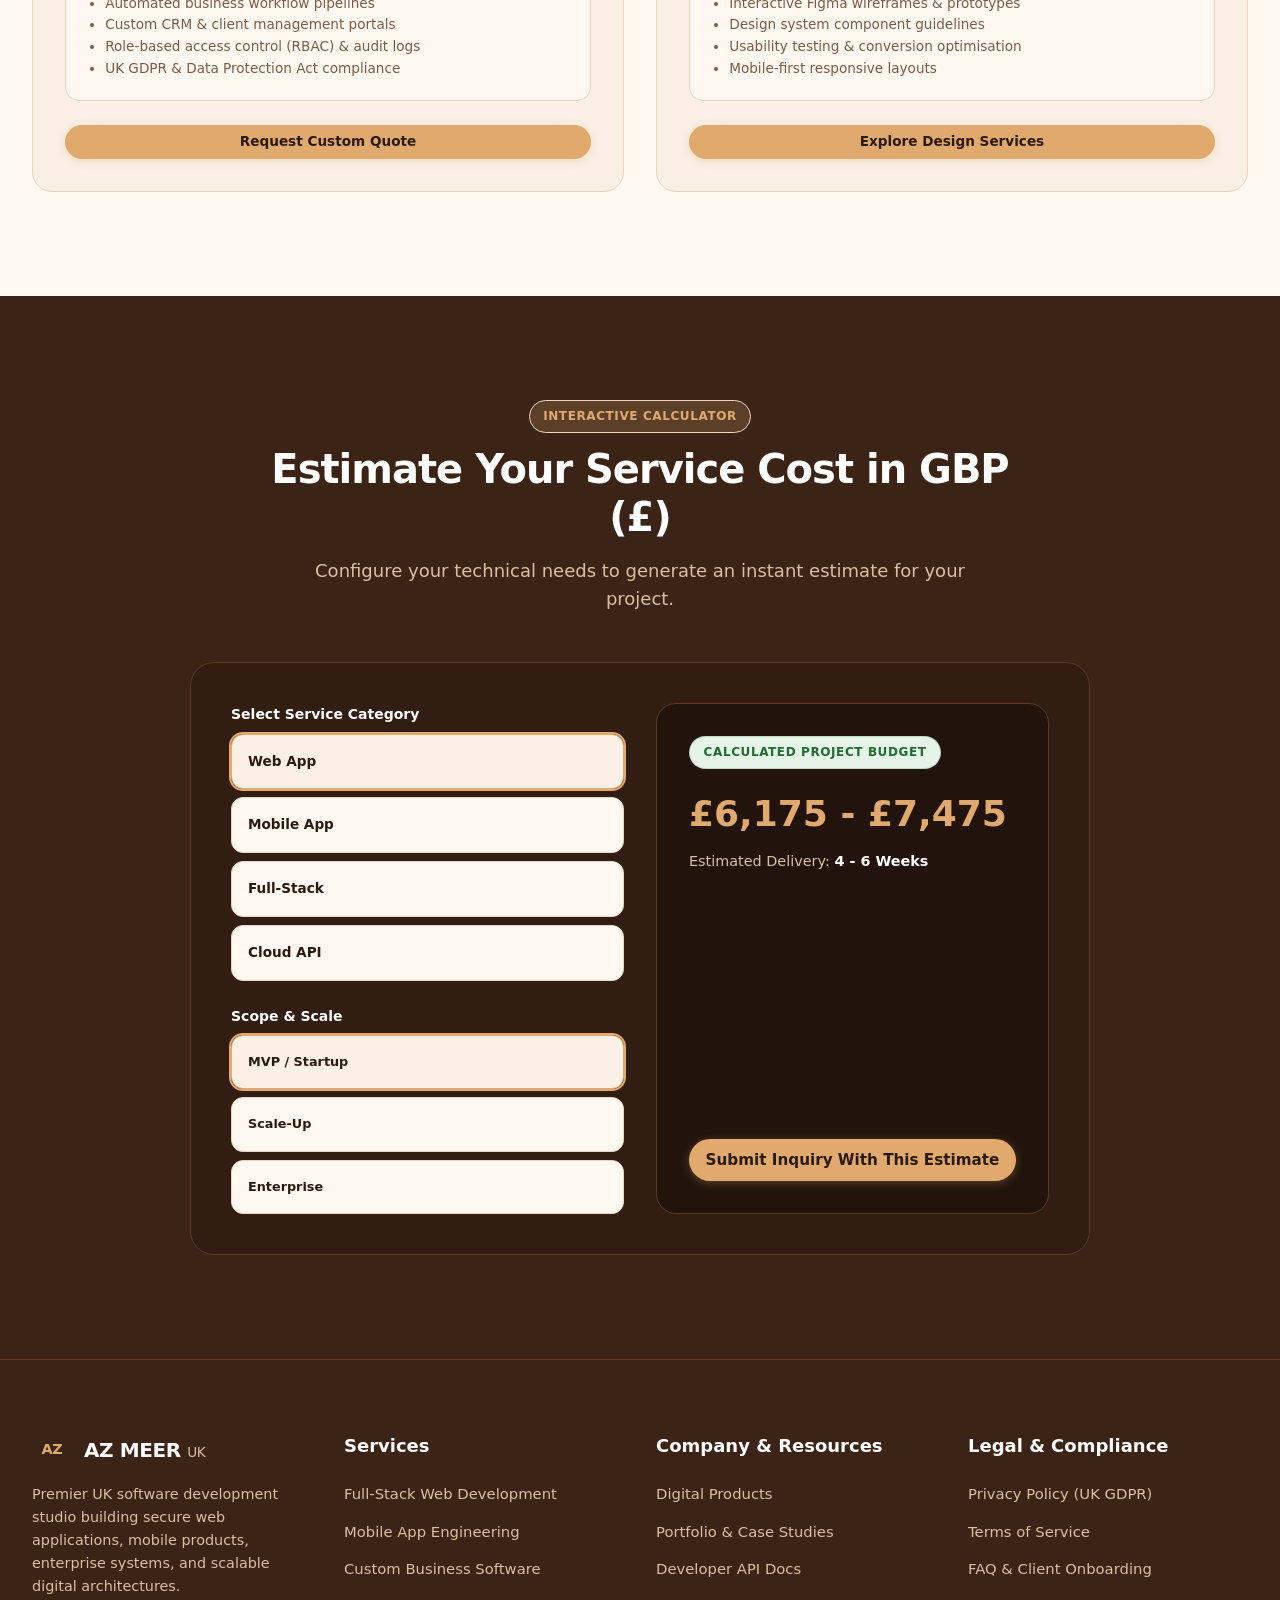
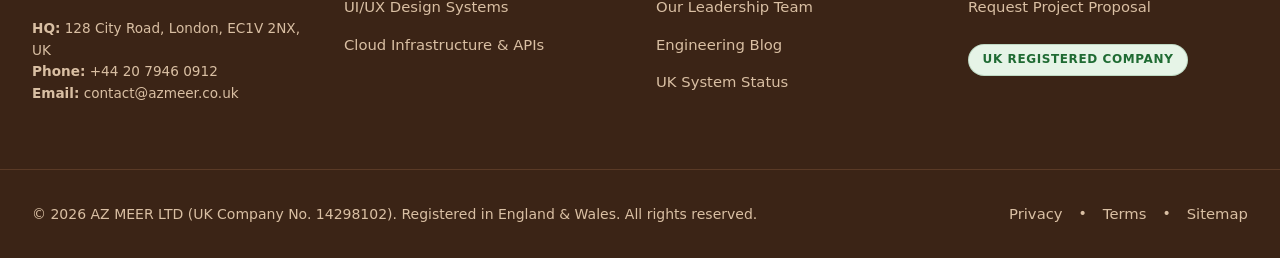
==== commit 6b329529: "seo uk" ====
--- a/services.html
+++ b/services.html
@@ -3,8 +3,8 @@
 <head>
   <meta charset="UTF-8">
   <meta name="viewport" content="width=device-width, initial-scale=1.0">
-  <title>Services & Solutions | AZ MEER LTD - Top UK Software Studio</title>
-  <meta name="description" content="Explore custom software development services from AZ MEER LTD UK: Full-stack web engineering, iOS/Android mobile app development, custom enterprise software, and UI/UX design.">
+  <title>Services & Solutions | AZ MEER LTD - Top UK Software Engineering Studio</title>
+  <meta name="description" content="Explore bespoke software development services from AZ MEER LTD UK: Full-stack web engineering, iOS/Android mobile app development, custom business software, and UI/UX design.">
   <meta name="keywords" content="AZ MEER software services, web application development UK, mobile app engineering London, custom business software, UI UX design systems UK">
   <meta name="author" content="AZ MEER LTD">
   <meta name="robots" content="index, follow">
@@ -12,10 +12,16 @@
   <link rel="icon" type="image/svg+xml" href="favicon.svg">
   <link rel="canonical" href="https://azmeer.co.uk/services.html">
 
+  <!-- UK Regional Geo Meta Tags -->
+  <meta name="geo.region" content="GB-LND">
+  <meta name="geo.placename" content="London, United Kingdom">
+  <meta name="geo.position" content="51.5273;-0.0886">
+  <meta name="ICBM" content="51.5273, -0.0886">
+
   <meta property="og:locale" content="en_GB">
   <meta property="og:type" content="website">
   <meta property="og:title" content="Software Development Services | AZ MEER LTD UK">
-  <meta property="og:description" content="Custom web applications, cross-platform mobile apps, cloud APIs, and system modernization built for UK enterprises.">
+  <meta property="og:description" content="Custom web applications, cross-platform mobile apps, cloud APIs, and system modernisation built for UK enterprises.">
   <meta property="og:url" content="https://azmeer.co.uk/services.html">
   <meta property="og:site_name" content="AZ MEER LTD UK">
   <meta property="og:image" content="https://azmeer.co.uk/favicon.svg">
@@ -23,44 +29,64 @@
   <link rel="stylesheet" href="css/style.css">
 
   <script type="application/ld+json">
-  {
-    "@context": "https://schema.org",
-    "@type": "Service",
-    "serviceType": "Software Engineering Services",
-    "provider": {
-      "@type": "SoftwareCompany",
-      "name": "AZ MEER LTD",
-      "url": "https://azmeer.co.uk/"
-    },
-    "areaServed": "United Kingdom",
-    "hasOfferCatalog": {
-      "@type": "OfferCatalog",
-      "name": "AZ MEER UK Software Offerings",
+  [
+    {
+      "@context": "https://schema.org",
+      "@type": "BreadcrumbList",
       "itemListElement": [
         {
-          "@type": "Offer",
-          "itemOffered": {
-            "@type": "Service",
-            "name": "Full-Stack Web Application Engineering"
-          }
+          "@type": "ListItem",
+          "position": 1,
+          "name": "Home",
+          "item": "https://azmeer.co.uk/"
         },
         {
-          "@type": "Offer",
-          "itemOffered": {
-            "@type": "Service",
-            "name": "Cross-Platform Mobile App Development"
-          }
-        },
-        {
-          "@type": "Offer",
-          "itemOffered": {
-            "@type": "Service",
-            "name": "Custom Enterprise Business Software"
-          }
+          "@type": "ListItem",
+          "position": 2,
+          "name": "Services",
+          "item": "https://azmeer.co.uk/services.html"
         }
       ]
+    },
+    {
+      "@context": "https://schema.org",
+      "@type": "Service",
+      "serviceType": "Software Engineering Services",
+      "provider": {
+        "@type": "SoftwareCompany",
+        "name": "AZ MEER LTD",
+        "url": "https://azmeer.co.uk/"
+      },
+      "areaServed": "United Kingdom",
+      "hasOfferCatalog": {
+        "@type": "OfferCatalog",
+        "name": "AZ MEER UK Software Offerings",
+        "itemListElement": [
+          {
+            "@type": "Offer",
+            "itemOffered": {
+              "@type": "Service",
+              "name": "Full-Stack Web Application Engineering"
+            }
+          },
+          {
+            "@type": "Offer",
+            "itemOffered": {
+              "@type": "Service",
+              "name": "Cross-Platform Mobile App Development"
+            }
+          },
+          {
+            "@type": "Offer",
+            "itemOffered": {
+              "@type": "Service",
+              "name": "Custom Enterprise Business Software"
+            }
+          }
+        ]
+      }
     }
-  }
+  ]
   </script>
 </head>
 <body>
@@ -115,12 +141,26 @@
   <main>
     <!-- Services Hero Section -->
     <section class="section" style="padding-top: 8rem; background: var(--surface-light); border-bottom: 1px solid var(--border-light);">
-      <div class="container text-center" style="max-width: 800px;">
+      <div class="container text-centre" style="max-width: 800px;">
         <span class="badge section-eyebrow">Engineering Excellence</span>
         <h1 class="section-heading" style="font-size: 2.5rem;">UK Software Engineering & Digital Transformation</h1>
-        <p class="section-subtitle" style="margin-left: auto; margin-right: auto;">
+        <p class="section-subtitle" style="margin-left: auto; margin-right: auto; margin-bottom: 1.5rem;">
           We build end-to-end web applications, mobile products, cloud API architectures, and enterprise workflow solutions tailored for UK businesses.
         </p>
+
+        <!-- AEO Fact Card -->
+        <div class="aeo-fact-card text-left" style="text-align: left; max-width: 700px; margin: 0 auto;">
+          <div class="aeo-fact-title">
+            <svg width="16" height="16" viewBox="0 0 24 24" fill="none" stroke="currentColor" stroke-width="2"><path d="M12 2v20M17 5H9.5a3.5 3.5 0 0 0 0 7h5a3.5 3.5 0 0 1 0 7H6"/></svg>
+            Service Summary At A Glance (UK Standards)
+          </div>
+          <dl class="aeo-fact-grid">
+            <div><dt>Service Scope:</dt><dd>Web Apps, Flutter Mobile, Enterprise Portals, APIs</dd></div>
+            <div><dt>Average Timeline:</dt><dd>4 to 12 Weeks (Agile Delivery)</dd></div>
+            <div><dt>Client Locations:</dt><dd>London, Manchester, Birmingham, Edinburgh, Nationwide</dd></div>
+            <div><dt>Pricing Standard:</dt><dd>Fixed-price GBP (£) or Dedicated Engineering Sprint</dd></div>
+          </dl>
+        </div>
       </div>
     </section>
 
@@ -142,7 +182,7 @@
               <ul style="font-size: 0.85rem; color: var(--text-on-light-muted); padding-left: 1.2rem;" class="flex flex-col gap-1">
                 <li>React & Next.js Server Side Rendering (SSR)</li>
                 <li>Node.js / Express microservices backend</li>
-                <li>PostgreSQL & Redis database optimization</li>
+                <li>PostgreSQL & Redis database optimisation</li>
                 <li>Stripe (£ GBP) Payment Integration & Invoicing</li>
               </ul>
             </div>
@@ -164,7 +204,7 @@
                 <li>Single codebase Flutter iOS & Android apps</li>
                 <li>Biometric Auth, Apple Pay & Google Pay</li>
                 <li>Push notifications & offline sync</li>
-                <li>App Store & Google Play UK publishing</li>
+                <li>Apple & Google Store Publishing UK</li>
               </ul>
             </div>
             <a href="app-developer.html" class="btn btn-primary btn-sm" style="margin-top: auto;">Explore App Services</a>
@@ -205,7 +245,7 @@
               <ul style="font-size: 0.85rem; color: var(--text-on-light-muted); padding-left: 1.2rem;" class="flex flex-col gap-1">
                 <li>Interactive Figma wireframes & prototypes</li>
                 <li>Design system component guidelines</li>
-                <li>Usability testing & conversion optimization</li>
+                <li>Usability testing & conversion optimisation</li>
                 <li>Mobile-first responsive layouts</li>
               </ul>
             </div>
@@ -216,9 +256,9 @@
     </section>
 
     <!-- Interactive Calculator -->
-    <section class="section section-dark">
+    <section class="section section-dark" id="calculator-section">
       <div class="container">
-        <div class="section-title center">
+        <div class="section-title text-centre">
           <span class="badge section-eyebrow" style="background-color: rgba(224,169,109,0.2); color: var(--accent);">Interactive Calculator</span>
           <h2 class="section-heading">Estimate Your Service Cost in GBP (£)</h2>
           <p class="section-subtitle">
@@ -365,6 +405,7 @@
       </div>
     </div>
     <form id="chatbot-form" class="chatbot-input-area">
+      <label for="chatbot-input" class="sr-only" style="display:none;">Chatbot Query</label>
       <input type="text" id="chatbot-input" class="form-input" style="padding: 0.5rem 0.75rem; font-size: 0.875rem;" placeholder="Ask about services, tech stack, or quotes..." required>
       <button type="submit" class="btn btn-primary btn-sm">Send</button>
     </form>
--- a/css/style.css
+++ b/css/style.css
@@ -1,6 +1,7 @@
 /* ==========================================================================
    AZ MEER LTD (UK) - Custom CSS Design System
    Exact visual match for azmeer.tech with UK Software Engineering Adaptation
+   Enhanced for UK SEO, AEO (Answer Engine Optimisation), & AI Search Readiness
    ========================================================================== */
 
 :root {
@@ -117,6 +118,8 @@
 .gap-8 { gap: 2rem; }
 .gap-12 { gap: 3rem; }
 
+.text-center, .text-centre { text-align: center; }
+
 .grid-cols-1 { grid-template-columns: repeat(1, minmax(0, 1fr)); }
 @media (min-width: 640px) { .sm\:grid-cols-2 { grid-template-columns: repeat(2, minmax(0, 1fr)); } }
 @media (min-width: 768px) {
@@ -352,7 +355,7 @@
   margin-bottom: 3rem;
 }
 
-.section-title.center {
+.section-title.center, .section-title.text-centre {
   text-align: center;
   max-width: 48rem;
   margin-left: auto;
@@ -384,7 +387,7 @@
   line-height: 1.6;
 }
 
-.section-title.center .section-subtitle {
+.section-title.center .section-subtitle, .section-title.text-centre .section-subtitle {
   margin-left: auto;
   margin-right: auto;
 }
@@ -444,9 +447,49 @@
   font-size: 1.5rem;
 }
 
-.icon-box-dark {
-  background-color: rgba(224, 169, 109, 0.15);
-  color: var(--accent);
+/* AEO (Answer Engine Optimisation) Fact Card */
+.aeo-fact-card {
+  background-color: var(--surface-light);
+  border: 1px solid var(--border-light);
+  border-left: 4px solid var(--accent);
+  border-radius: 1rem;
+  padding: 1.25rem 1.5rem;
+  margin-bottom: 2rem;
+}
+
+.aeo-fact-title {
+  display: flex;
+  align-items: center;
+  gap: 0.5rem;
+  font-weight: 700;
+  font-size: 0.95rem;
+  color: var(--text-on-light-heading);
+  margin-bottom: 0.75rem;
+}
+
+.aeo-fact-grid {
+  display: grid;
+  grid-template-columns: repeat(1, minmax(0, 1fr));
+  gap: 0.5rem 1.5rem;
+  font-size: 0.875rem;
+}
+
+@media (min-width: 640px) {
+  .aeo-fact-grid {
+    grid-template-columns: repeat(2, minmax(0, 1fr));
+  }
+}
+
+.aeo-fact-grid dt {
+  font-weight: 600;
+  color: var(--text-on-light-heading);
+  display: inline;
+}
+
+.aeo-fact-grid dd {
+  color: var(--text-on-light-body);
+  display: inline;
+  margin-left: 0.25rem;
 }
 
 /* Form Controls */
